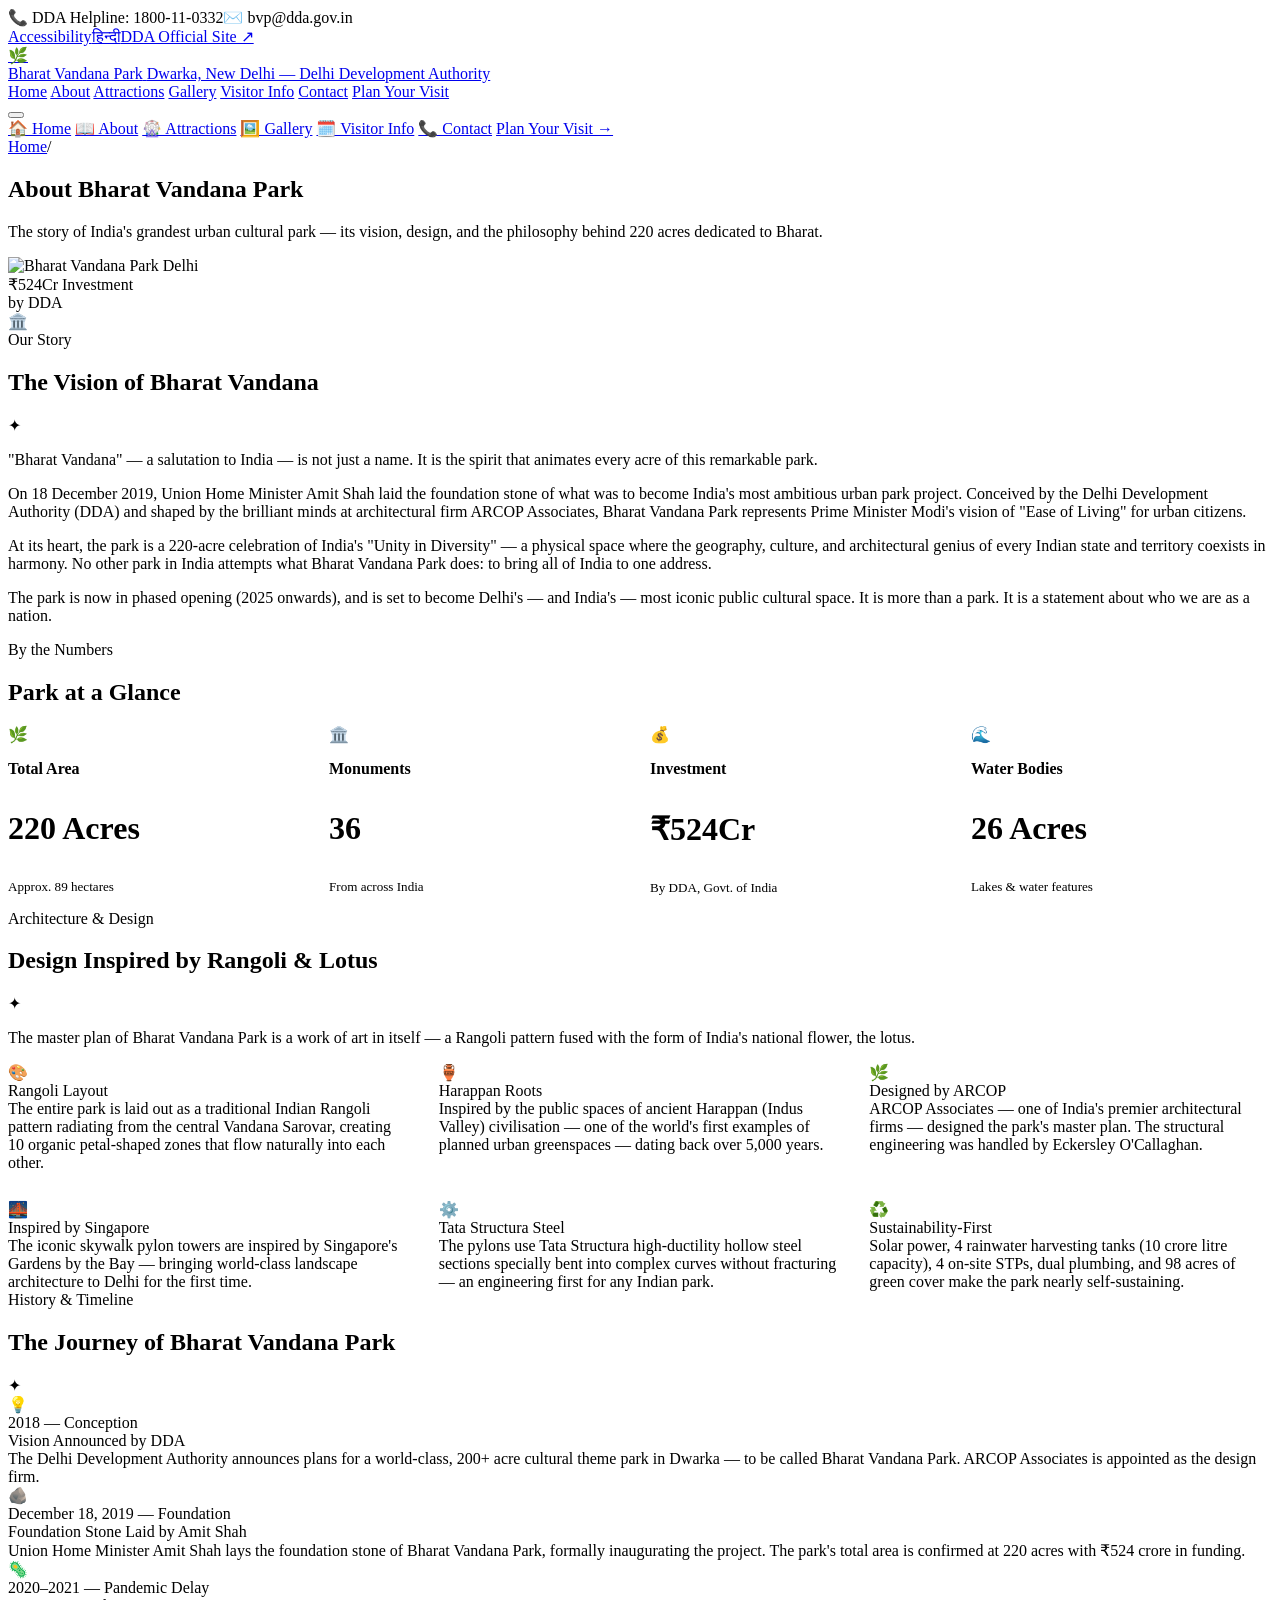
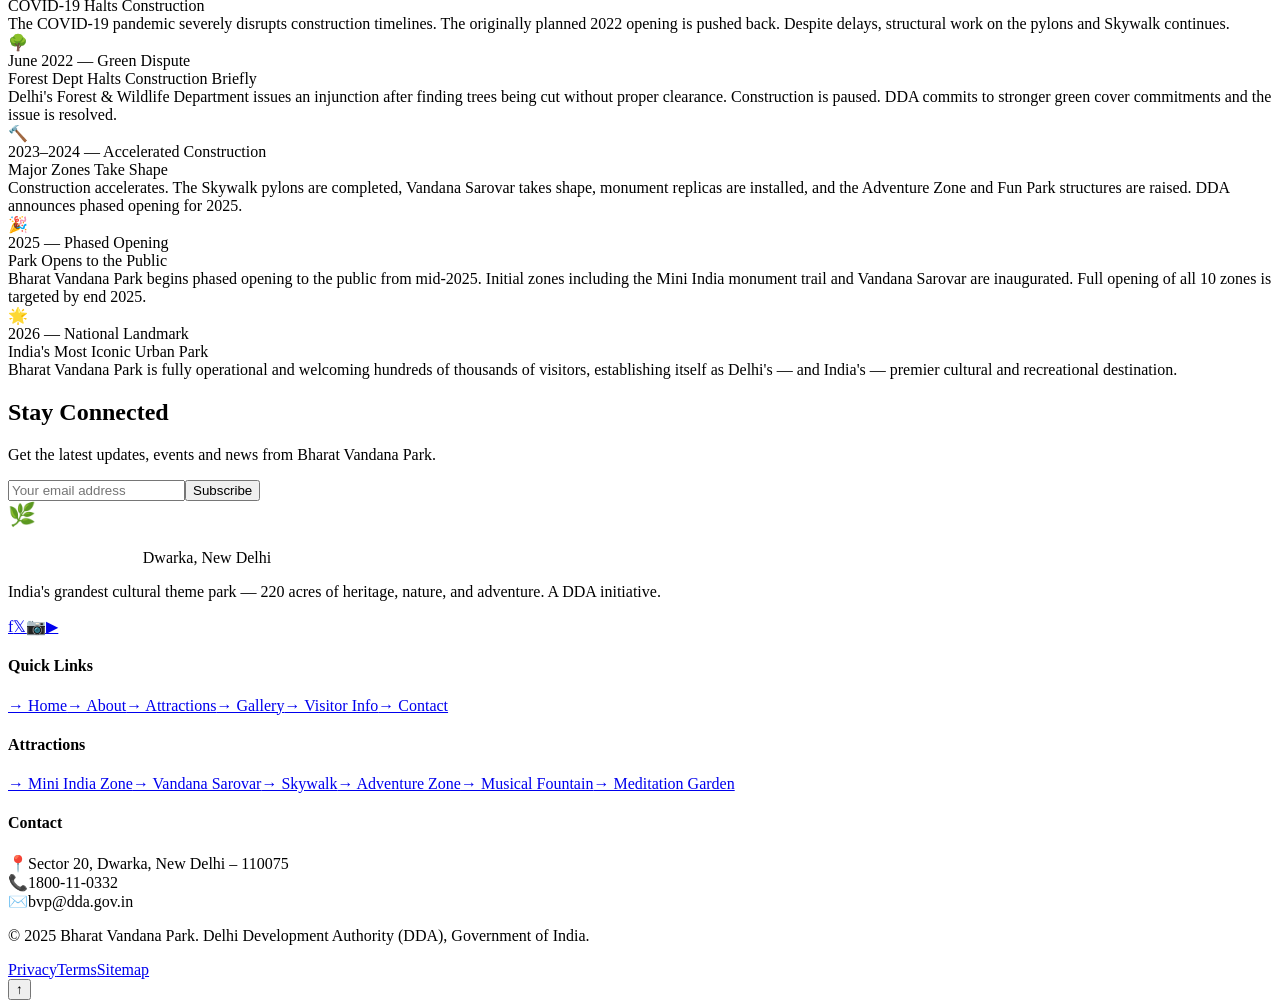
==== about.html @ e61fdd8d "Add files via upload" ====
<!DOCTYPE html>
<html lang="en">
<head>
  <meta charset="UTF-8" />
  <meta name="viewport" content="width=device-width, initial-scale=1.0" />
  <title>About — Bharat Vandana Park, Dwarka Delhi</title>
  <meta name="description" content="Learn the story of Bharat Vandana Park — India's largest cultural theme park in Dwarka, Delhi. History, design philosophy, sustainability, and the DDA vision." />
  <link rel="stylesheet" href="css/style.css" />
  <link rel="icon" href="data:image/svg+xml,<svg xmlns='http://www.w3.org/2000/svg' viewBox='0 0 100 100'><text y='.9em' font-size='90'>🌿</text></svg>" />
</head>
<body>

  <div class="top-strip">
    <div class="container">
      <div class="strip-left"><span>📞 DDA Helpline: 1800-11-0332</span><span>✉️ bvp@dda.gov.in</span></div>
      <div class="strip-right"><a href="#">Accessibility</a><a href="#">हिन्दी</a><a href="https://dda.gov.in" target="_blank" rel="noopener">DDA Official Site ↗</a></div>
    </div>
  </div>

  <header>
    <div class="container header-inner">
      <a href="index.html" class="logo-wrap">
        <div class="logo-emblem">🌿</div>
        <div class="logo-text">
          <span class="logo-title">Bharat Vandana Park</span>
          <span class="logo-sub">Dwarka, New Delhi — Delhi Development Authority</span>
        </div>
      </a>
      <nav>
        <a href="index.html"         class="nav-link">Home</a>
        <a href="about.html"         class="nav-link active">About</a>
        <a href="attractions.html"   class="nav-link">Attractions</a>
        <a href="gallery.html"       class="nav-link">Gallery</a>
        <a href="visiting-info.html" class="nav-link">Visitor Info</a>
        <a href="contact.html"       class="nav-link">Contact</a>
        <a href="visiting-info.html#tickets" class="nav-link nav-cta">Plan Your Visit</a>
      </nav>
      <button class="hamburger" aria-label="Menu"><span></span><span></span><span></span></button>
    </div>
  </header>
  <div class="mobile-nav">
    <a href="index.html"         class="nav-link">🏠 Home</a>
    <a href="about.html"         class="nav-link active">📖 About</a>
    <a href="attractions.html"   class="nav-link">🎡 Attractions</a>
    <a href="gallery.html"       class="nav-link">🖼️ Gallery</a>
    <a href="visiting-info.html" class="nav-link">🗓️ Visitor Info</a>
    <a href="contact.html"       class="nav-link">📞 Contact</a>
    <a href="visiting-info.html#tickets" class="nav-link nav-cta">Plan Your Visit →</a>
  </div>

  <!-- Page Hero -->
  <section class="page-hero">
    <div class="container page-hero-content">
      <div class="breadcrumb">
        <a href="index.html">Home</a><span>/</span><span style="color:rgba(255,255,255,0.85);">About</span>
      </div>
      <h1 class="page-hero-title">About Bharat Vandana Park</h1>
      <p class="page-hero-sub">The story of India's grandest urban cultural park — its vision, design, and the philosophy behind 220 acres dedicated to Bharat.</p>
    </div>
  </section>

  <!-- About Section -->
  <section class="about-intro section">
    <div class="container">
      <div class="about-grid">
        <div class="about-image-wrap reveal">
          <img src="https://images.unsplash.com/photo-1587474260584-136574528ed5?w=800&q=80" alt="Bharat Vandana Park Delhi" class="about-img-main" />
          <div class="about-img-badge">
            <span class="badge-number">₹524Cr</span>
            <span class="badge-text">Investment<br>by DDA</span>
          </div>
          <div class="about-leaf">🏛️</div>
        </div>
        <div class="about-content reveal reveal-delay-2">
          <div class="section-tag">Our Story</div>
          <h2 class="section-title">The Vision of <span class="title-accent">Bharat Vandana</span></h2>
          <div class="divider"><span class="divider-icon">✦</span></div>
          <p class="about-intro-text">"Bharat Vandana" — a salutation to India — is not just a name. It is the spirit that animates every acre of this remarkable park.</p>
          <p class="about-para">On 18 December 2019, Union Home Minister Amit Shah laid the foundation stone of what was to become India's most ambitious urban park project. Conceived by the Delhi Development Authority (DDA) and shaped by the brilliant minds at architectural firm ARCOP Associates, Bharat Vandana Park represents Prime Minister Modi's vision of "Ease of Living" for urban citizens.</p>
          <p class="about-para">At its heart, the park is a 220-acre celebration of India's "Unity in Diversity" — a physical space where the geography, culture, and architectural genius of every Indian state and territory coexists in harmony. No other park in India attempts what Bharat Vandana Park does: to bring all of India to one address.</p>
          <p class="about-para">The park is now in phased opening (2025 onwards), and is set to become Delhi's — and India's — most iconic public cultural space. It is more than a park. It is a statement about who we are as a nation.</p>
        </div>
      </div>
    </div>
  </section>

  <!-- Key Facts Grid -->
  <section class="section-sm" style="background:var(--cream);">
    <div class="container">
      <div class="section-header reveal">
        <div class="section-tag">By the Numbers</div>
        <h2 class="section-title">Park at a <span class="title-accent">Glance</span></h2>
      </div>
      <div style="display:grid;grid-template-columns:repeat(4,1fr);gap:20px;" class="reveal-stagger">
        <div class="visit-card"><div class="visit-card-icon icon-green">🌿</div><h3 class="visit-card-title" style="font-size:1rem;">Total Area</h3><p style="font-family:'Playfair Display',serif;font-size:2rem;font-weight:700;color:var(--saffron);">220 Acres</p><p style="font-size:0.82rem;color:var(--text-light);">Approx. 89 hectares</p></div>
        <div class="visit-card"><div class="visit-card-icon icon-saffron">🏛️</div><h3 class="visit-card-title" style="font-size:1rem;">Monuments</h3><p style="font-family:'Playfair Display',serif;font-size:2rem;font-weight:700;color:var(--saffron);">36</p><p style="font-size:0.82rem;color:var(--text-light);">From across India</p></div>
        <div class="visit-card"><div class="visit-card-icon icon-gold">💰</div><h3 class="visit-card-title" style="font-size:1rem;">Investment</h3><p style="font-family:'Playfair Display',serif;font-size:2rem;font-weight:700;color:var(--saffron);">₹524Cr</p><p style="font-size:0.82rem;color:var(--text-light);">By DDA, Govt. of India</p></div>
        <div class="visit-card"><div class="visit-card-icon icon-green">🌊</div><h3 class="visit-card-title" style="font-size:1rem;">Water Bodies</h3><p style="font-family:'Playfair Display',serif;font-size:2rem;font-weight:700;color:var(--saffron);">26 Acres</p><p style="font-size:0.82rem;color:var(--text-light);">Lakes & water features</p></div>
      </div>
    </div>
  </section>

  <!-- Design Section -->
  <section class="section" style="background:white;">
    <div class="container">
      <div class="section-header reveal">
        <div class="section-tag">Architecture & Design</div>
        <h2 class="section-title">Design Inspired by <span class="title-accent">Rangoli & Lotus</span></h2>
        <div class="divider"><span class="divider-icon">✦</span></div>
        <p class="section-subtitle">The master plan of Bharat Vandana Park is a work of art in itself — a Rangoli pattern fused with the form of India's national flower, the lotus.</p>
      </div>
      <div style="display:grid;grid-template-columns:repeat(3,1fr);gap:28px;" class="reveal-stagger">
        <div class="tip-card" style="border-left-color:var(--saffron);">
          <div class="tip-icon">🎨</div>
          <div class="tip-title">Rangoli Layout</div>
          <div class="tip-text">The entire park is laid out as a traditional Indian Rangoli pattern radiating from the central Vandana Sarovar, creating 10 organic petal-shaped zones that flow naturally into each other.</div>
        </div>
        <div class="tip-card" style="border-left-color:var(--blue);">
          <div class="tip-icon">🏺</div>
          <div class="tip-title">Harappan Roots</div>
          <div class="tip-text">Inspired by the public spaces of ancient Harappan (Indus Valley) civilisation — one of the world's first examples of planned urban greenspaces — dating back over 5,000 years.</div>
        </div>
        <div class="tip-card" style="border-left-color:var(--gold);">
          <div class="tip-icon">🌿</div>
          <div class="tip-title">Designed by ARCOP</div>
          <div class="tip-text">ARCOP Associates — one of India's premier architectural firms — designed the park's master plan. The structural engineering was handled by Eckersley O'Callaghan.</div>
        </div>
        <div class="tip-card" style="border-left-color:var(--green-med);">
          <div class="tip-icon">🌉</div>
          <div class="tip-title">Inspired by Singapore</div>
          <div class="tip-text">The iconic skywalk pylon towers are inspired by Singapore's Gardens by the Bay — bringing world-class landscape architecture to Delhi for the first time.</div>
        </div>
        <div class="tip-card" style="border-left-color:var(--saffron);">
          <div class="tip-icon">⚙️</div>
          <div class="tip-title">Tata Structura Steel</div>
          <div class="tip-text">The pylons use Tata Structura high-ductility hollow steel sections specially bent into complex curves without fracturing — an engineering first for any Indian park.</div>
        </div>
        <div class="tip-card" style="border-left-color:var(--blue);">
          <div class="tip-icon">♻️</div>
          <div class="tip-title">Sustainability-First</div>
          <div class="tip-text">Solar power, 4 rainwater harvesting tanks (10 crore litre capacity), 4 on-site STPs, dual plumbing, and 98 acres of green cover make the park nearly self-sustaining.</div>
        </div>
      </div>
    </div>
  </section>

  <!-- Timeline -->
  <section class="timeline">
    <div class="container">
      <div class="section-header reveal">
        <div class="section-tag">History & Timeline</div>
        <h2 class="section-title">The Journey of <span class="title-accent">Bharat Vandana Park</span></h2>
        <div class="divider"><span class="divider-icon">✦</span></div>
      </div>
      <div class="timeline-list reveal">
        <div class="timeline-item">
          <div class="timeline-dot">💡</div>
          <div class="timeline-content">
            <div class="timeline-year">2018 — Conception</div>
            <div class="timeline-title">Vision Announced by DDA</div>
            <div class="timeline-text">The Delhi Development Authority announces plans for a world-class, 200+ acre cultural theme park in Dwarka — to be called Bharat Vandana Park. ARCOP Associates is appointed as the design firm.</div>
          </div>
        </div>
        <div class="timeline-item">
          <div class="timeline-dot">🪨</div>
          <div class="timeline-content">
            <div class="timeline-year">December 18, 2019 — Foundation</div>
            <div class="timeline-title">Foundation Stone Laid by Amit Shah</div>
            <div class="timeline-text">Union Home Minister Amit Shah lays the foundation stone of Bharat Vandana Park, formally inaugurating the project. The park's total area is confirmed at 220 acres with ₹524 crore in funding.</div>
          </div>
        </div>
        <div class="timeline-item">
          <div class="timeline-dot">🦠</div>
          <div class="timeline-content">
            <div class="timeline-year">2020–2021 — Pandemic Delay</div>
            <div class="timeline-title">COVID-19 Halts Construction</div>
            <div class="timeline-text">The COVID-19 pandemic severely disrupts construction timelines. The originally planned 2022 opening is pushed back. Despite delays, structural work on the pylons and Skywalk continues.</div>
          </div>
        </div>
        <div class="timeline-item">
          <div class="timeline-dot">🌳</div>
          <div class="timeline-content">
            <div class="timeline-year">June 2022 — Green Dispute</div>
            <div class="timeline-title">Forest Dept Halts Construction Briefly</div>
            <div class="timeline-text">Delhi's Forest & Wildlife Department issues an injunction after finding trees being cut without proper clearance. Construction is paused. DDA commits to stronger green cover commitments and the issue is resolved.</div>
          </div>
        </div>
        <div class="timeline-item">
          <div class="timeline-dot">🔨</div>
          <div class="timeline-content">
            <div class="timeline-year">2023–2024 — Accelerated Construction</div>
            <div class="timeline-title">Major Zones Take Shape</div>
            <div class="timeline-text">Construction accelerates. The Skywalk pylons are completed, Vandana Sarovar takes shape, monument replicas are installed, and the Adventure Zone and Fun Park structures are raised. DDA announces phased opening for 2025.</div>
          </div>
        </div>
        <div class="timeline-item">
          <div class="timeline-dot">🎉</div>
          <div class="timeline-content">
            <div class="timeline-year">2025 — Phased Opening</div>
            <div class="timeline-title">Park Opens to the Public</div>
            <div class="timeline-text">Bharat Vandana Park begins phased opening to the public from mid-2025. Initial zones including the Mini India monument trail and Vandana Sarovar are inaugurated. Full opening of all 10 zones is targeted by end 2025.</div>
          </div>
        </div>
        <div class="timeline-item">
          <div class="timeline-dot">🌟</div>
          <div class="timeline-content">
            <div class="timeline-year">2026 — National Landmark</div>
            <div class="timeline-title">India's Most Iconic Urban Park</div>
            <div class="timeline-text">Bharat Vandana Park is fully operational and welcoming hundreds of thousands of visitors, establishing itself as Delhi's — and India's — premier cultural and recreational destination.</div>
          </div>
        </div>
      </div>
    </div>
  </section>

  <!-- Newsletter -->
  <section class="newsletter-band"><div class="container"><div class="newsletter-inner reveal"><h2 class="newsletter-title">Stay Connected</h2><p class="newsletter-sub">Get the latest updates, events and news from Bharat Vandana Park.</p><form class="newsletter-form" onsubmit="return false;"><input type="email" class="newsletter-input" placeholder="Your email address" required /><button type="submit" class="newsletter-btn">Subscribe</button></form></div></div></section>

  <footer>
    <div class="footer-main"><div class="container"><div class="footer-grid">
      <div class="footer-brand">
        <div class="footer-logo"><div class="logo-emblem" style="width:48px;height:48px;font-size:1.4rem;">🌿</div><div class="logo-text"><span class="logo-title" style="color:white;">Bharat Vandana Park</span><span class="logo-sub">Dwarka, New Delhi</span></div></div>
        <p class="footer-about">India's grandest cultural theme park — 220 acres of heritage, nature, and adventure. A DDA initiative.</p>
        <div class="footer-social"><a href="#" class="social-btn">f</a><a href="#" class="social-btn">𝕏</a><a href="#" class="social-btn">📷</a><a href="#" class="social-btn">▶</a></div>
      </div>
      <div><h4 class="footer-col-title">Quick Links</h4><div class="footer-links"><a href="index.html" class="footer-link">→ Home</a><a href="about.html" class="footer-link">→ About</a><a href="attractions.html" class="footer-link">→ Attractions</a><a href="gallery.html" class="footer-link">→ Gallery</a><a href="visiting-info.html" class="footer-link">→ Visitor Info</a><a href="contact.html" class="footer-link">→ Contact</a></div></div>
      <div><h4 class="footer-col-title">Attractions</h4><div class="footer-links"><a href="attractions.html#mini-india" class="footer-link">→ Mini India Zone</a><a href="attractions.html#sarovar" class="footer-link">→ Vandana Sarovar</a><a href="attractions.html#skywalk" class="footer-link">→ Skywalk</a><a href="attractions.html#adventure" class="footer-link">→ Adventure Zone</a><a href="attractions.html#fountain" class="footer-link">→ Musical Fountain</a><a href="attractions.html#meditation" class="footer-link">→ Meditation Garden</a></div></div>
      <div><h4 class="footer-col-title">Contact</h4><div class="footer-contact-list"><div class="footer-contact-item"><span>📍</span><span>Sector 20, Dwarka, New Delhi – 110075</span></div><div class="footer-contact-item"><span>📞</span><span>1800-11-0332</span></div><div class="footer-contact-item"><span>✉️</span><span>bvp@dda.gov.in</span></div></div></div>
    </div></div></div>
    <div class="footer-bottom"><div class="container"><p class="footer-copy">© 2025 Bharat Vandana Park. Delhi Development Authority (DDA), Government of India.</p><div class="footer-bottom-links"><a href="#">Privacy</a><a href="#">Terms</a><a href="#">Sitemap</a></div></div></div>
  </footer>
  <button class="back-to-top" aria-label="Back to top">↑</button>
  <script src="js/script.js"></script>
</body>
</html>
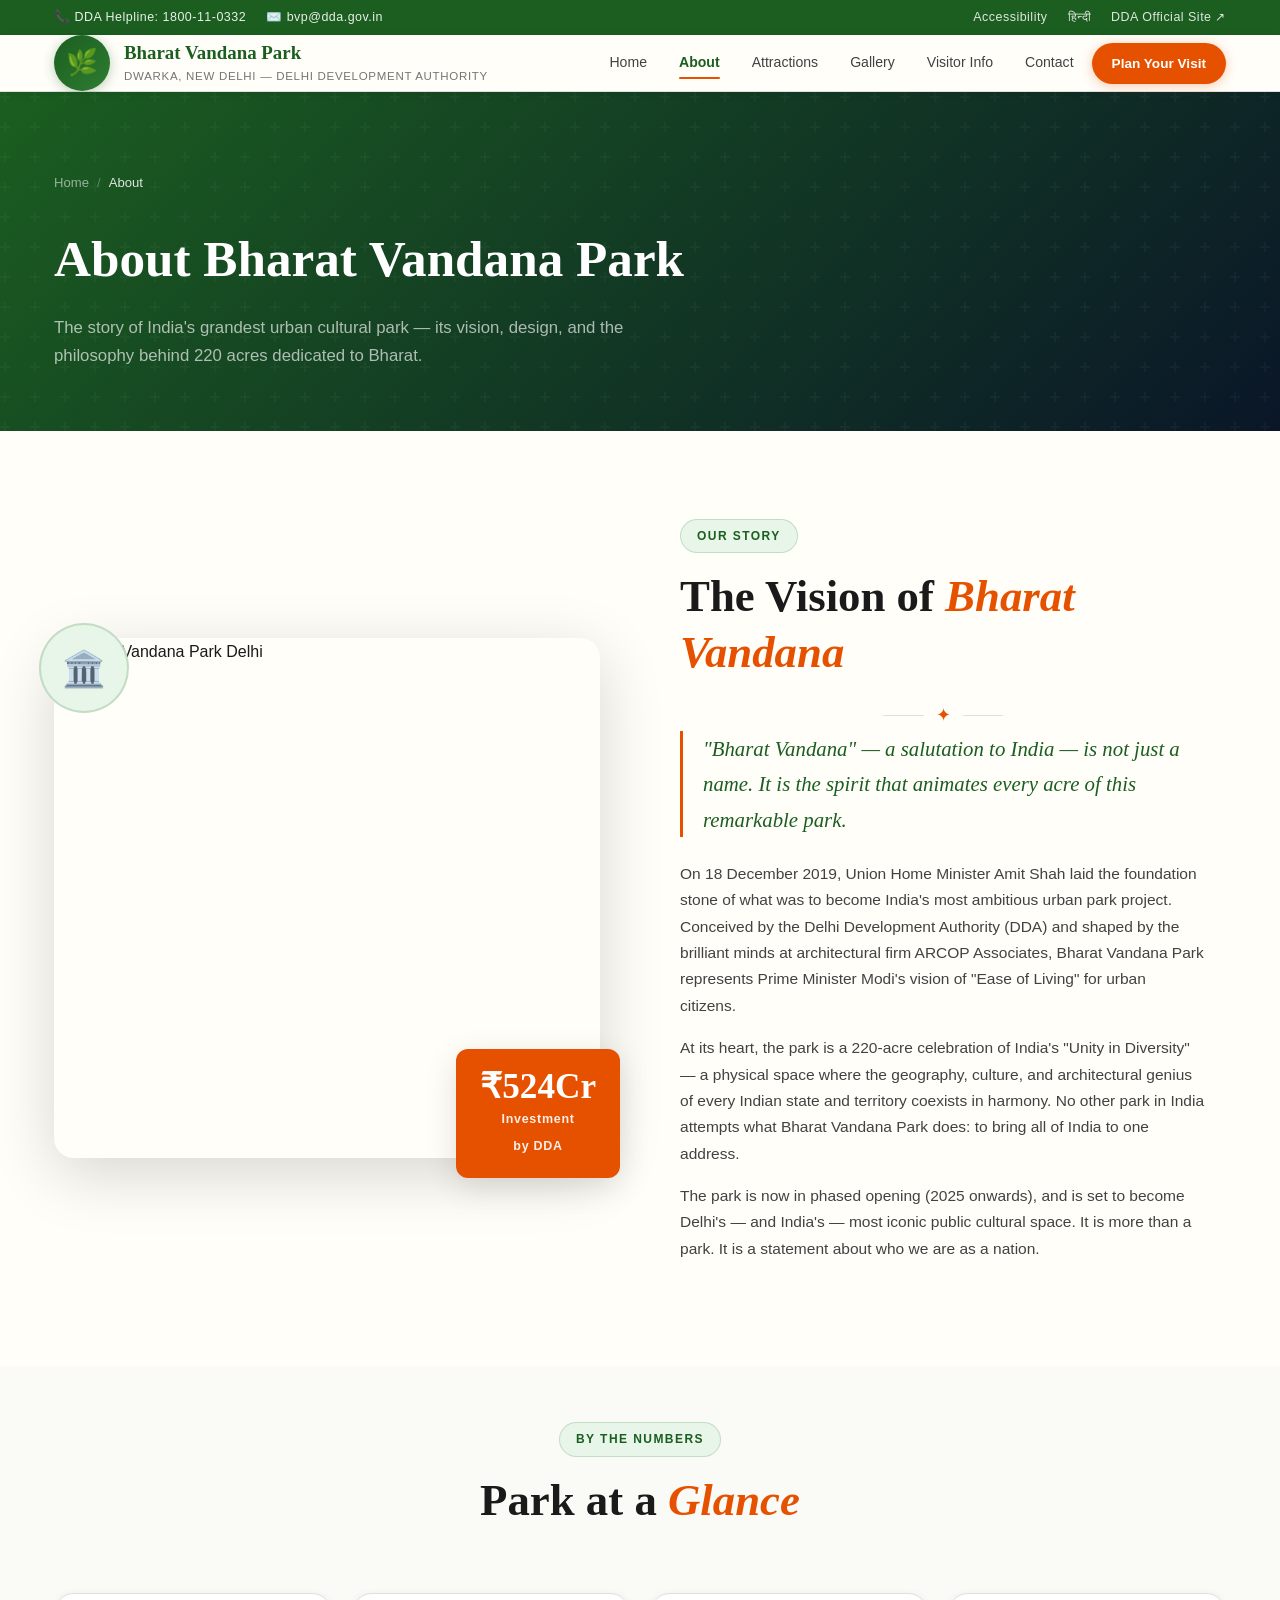
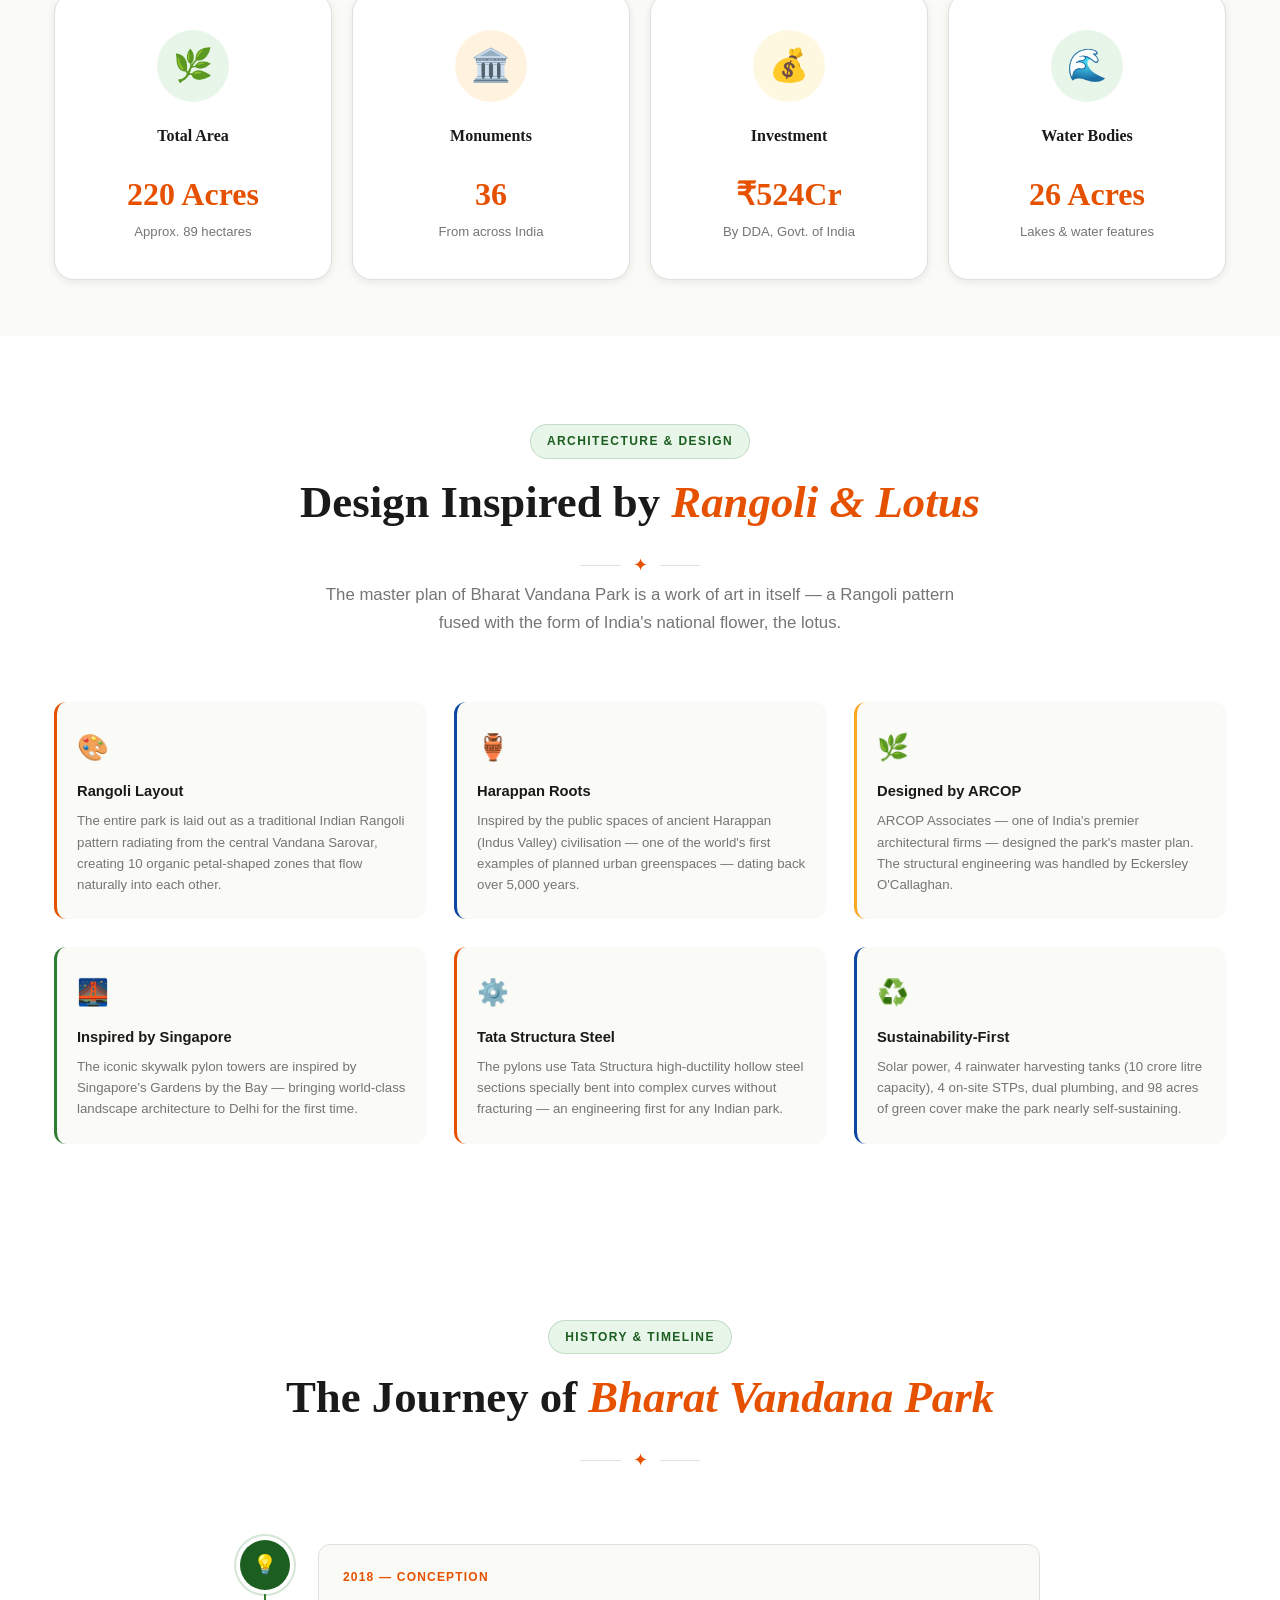
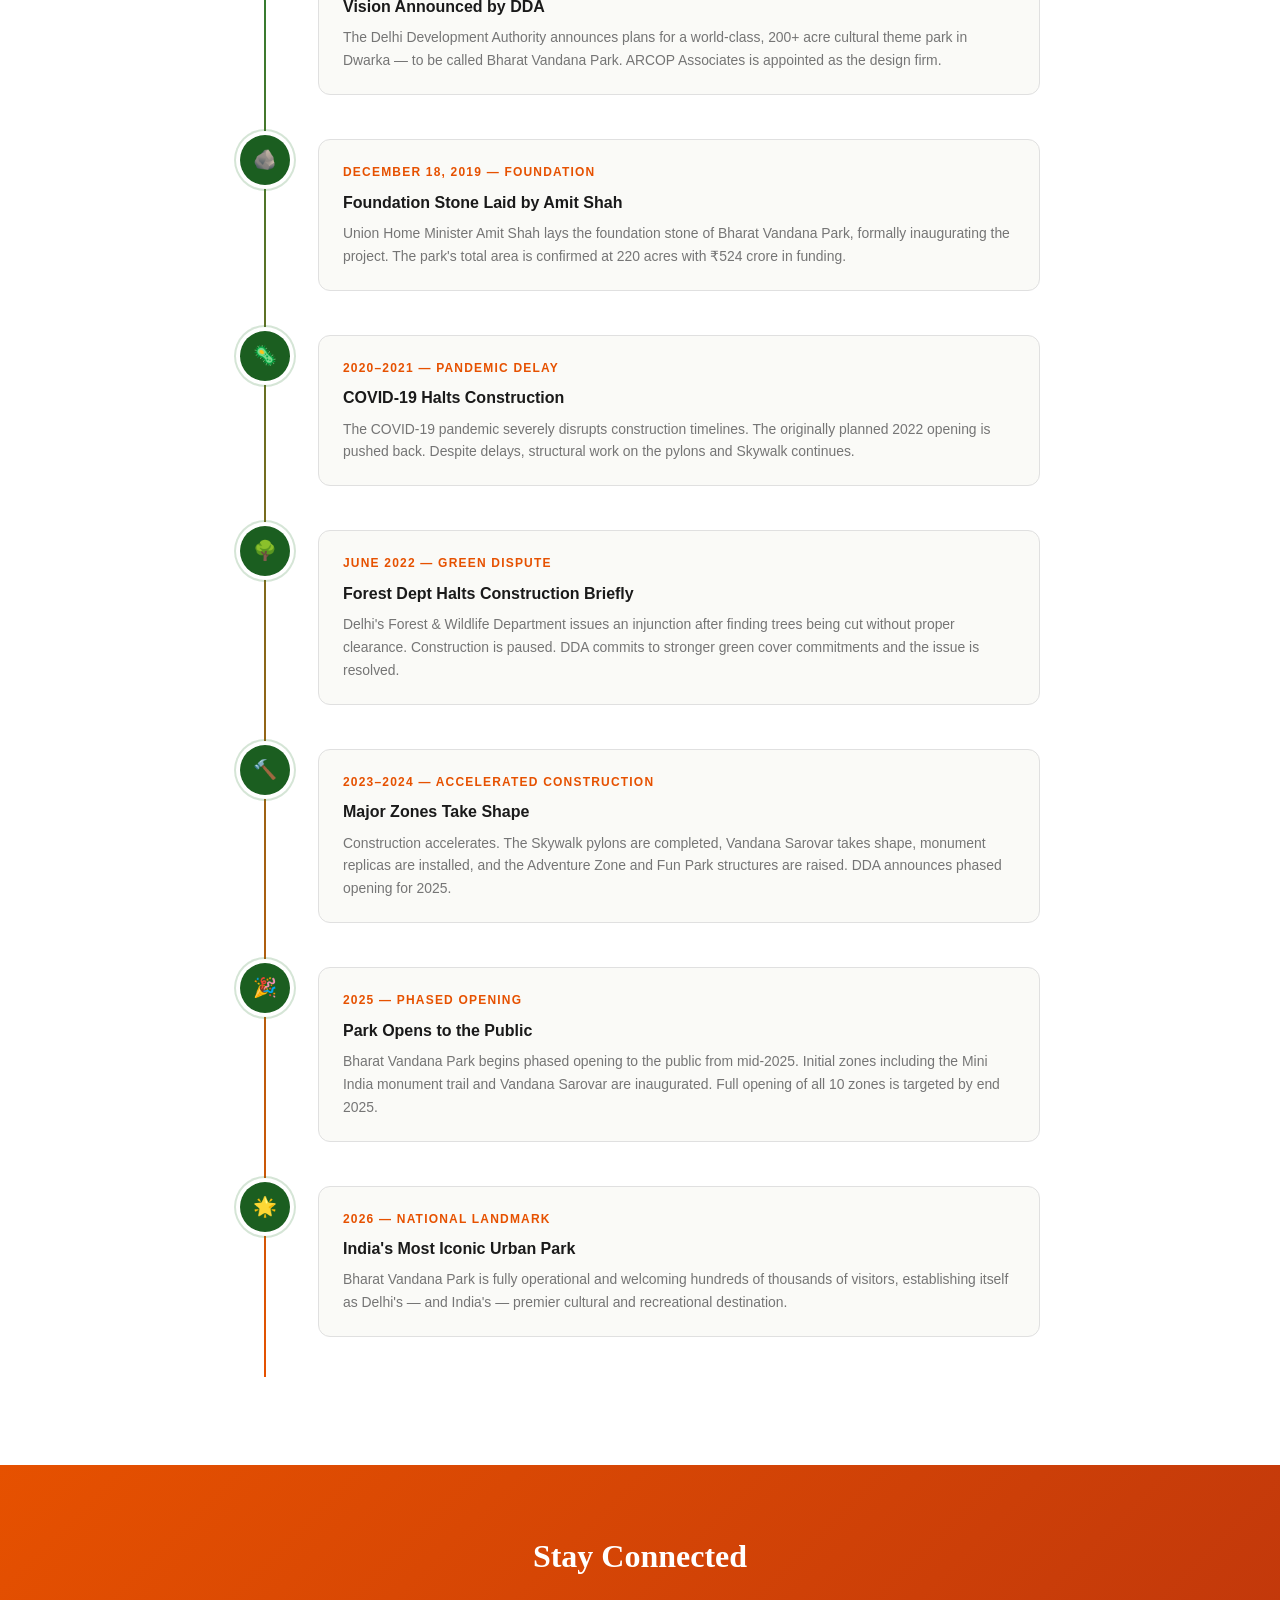
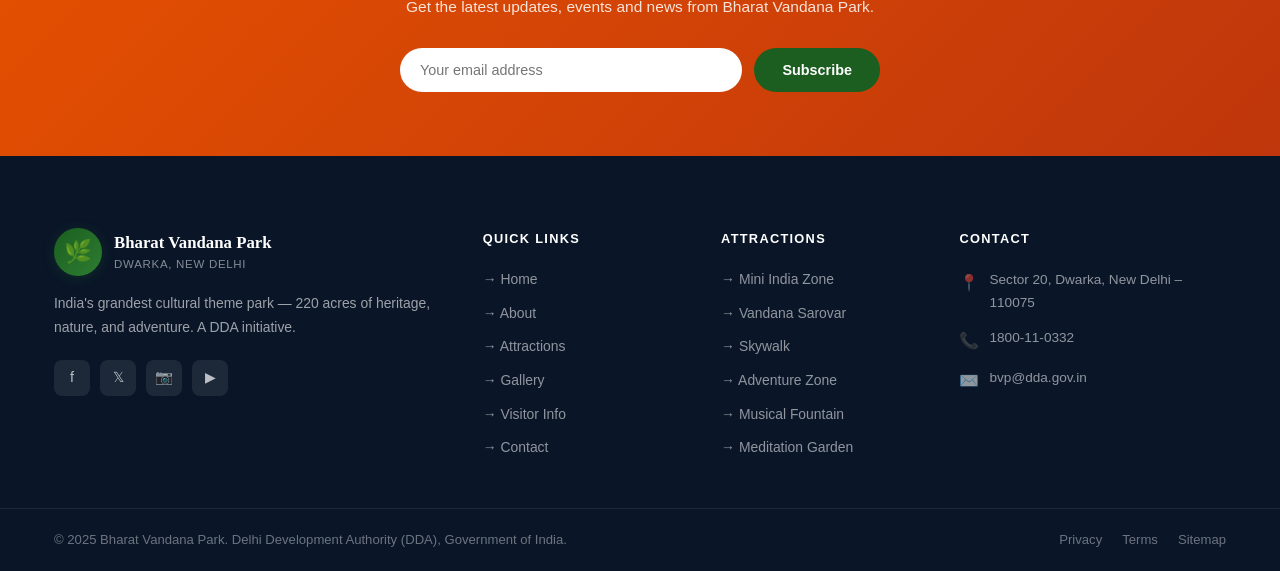
==== commit 9ebdbd04: "Update about.html" ====
--- a/about.html
+++ b/about.html
@@ -5,7 +5,7 @@
   <meta name="viewport" content="width=device-width, initial-scale=1.0" />
   <title>About — Bharat Vandana Park, Dwarka Delhi</title>
   <meta name="description" content="Learn the story of Bharat Vandana Park — India's largest cultural theme park in Dwarka, Delhi. History, design philosophy, sustainability, and the DDA vision." />
-  <link rel="stylesheet" href="css/style.css" />
+  <link rel="stylesheet" href="style.css" />
   <link rel="icon" href="data:image/svg+xml,<svg xmlns='http://www.w3.org/2000/svg' viewBox='0 0 100 100'><text y='.9em' font-size='90'>🌿</text></svg>" />
 </head>
 <body>
@@ -230,6 +230,6 @@
     <div class="footer-bottom"><div class="container"><p class="footer-copy">© 2025 Bharat Vandana Park. Delhi Development Authority (DDA), Government of India.</p><div class="footer-bottom-links"><a href="#">Privacy</a><a href="#">Terms</a><a href="#">Sitemap</a></div></div></div>
   </footer>
   <button class="back-to-top" aria-label="Back to top">↑</button>
-  <script src="js/script.js"></script>
+  <script src="script.js"></script>
 </body>
 </html>
--- a/style.css
+++ b/style.css
@@ -0,0 +1,1322 @@
+/* ═══════════════════════════════════════════════════════════════
+   BHARAT VANDANA PARK — Official Tourism Website
+   Design: Heritage India — Saffron & Forest Green Palette
+   Fonts: Playfair Display (headings) + DM Sans (body)
+   ═══════════════════════════════════════════════════════════════ */
+
+@import url('https://fonts.googleapis.com/css2?family=Playfair+Display:ital,wght@0,400;0,600;0,700;0,900;1,400;1,700&family=DM+Sans:wght@300;400;500;600&family=Cormorant+Garamond:ital,wght@0,400;0,600;1,400&display=swap');
+
+/* ── CSS Variables ── */
+:root {
+  --saffron:       #E65100;
+  --saffron-light: #FF6D00;
+  --saffron-pale:  #FFF3E0;
+  --green-dark:    #1B5E20;
+  --green-med:     #2E7D32;
+  --green-light:   #4CAF50;
+  --green-pale:    #E8F5E9;
+  --gold:          #F9A825;
+  --gold-light:    #FFF8E1;
+  --blue:          #0D47A1;
+  --navy:          #0A1628;
+  --cream:         #FAFAF7;
+  --warm-white:    #FFFEF9;
+  --text-dark:     #1A1A1A;
+  --text-mid:      #424242;
+  --text-light:    #757575;
+  --border:        #E0E0E0;
+  --shadow-sm:     0 2px 8px rgba(0,0,0,0.08);
+  --shadow-md:     0 8px 32px rgba(0,0,0,0.12);
+  --shadow-lg:     0 16px 64px rgba(0,0,0,0.16);
+  --radius-sm:     6px;
+  --radius-md:     12px;
+  --radius-lg:     20px;
+  --transition:    all 0.35s cubic-bezier(0.4, 0, 0.2, 1);
+}
+
+/* ── Reset & Base ── */
+*, *::before, *::after { box-sizing: border-box; margin: 0; padding: 0; }
+html { scroll-behavior: smooth; font-size: 16px; }
+body {
+  font-family: 'DM Sans', sans-serif;
+  color: var(--text-dark);
+  background: var(--warm-white);
+  line-height: 1.7;
+  overflow-x: hidden;
+}
+img { max-width: 100%; height: auto; display: block; }
+a { text-decoration: none; color: inherit; }
+ul { list-style: none; }
+
+/* ── Scrollbar ── */
+::-webkit-scrollbar { width: 6px; }
+::-webkit-scrollbar-track { background: var(--cream); }
+::-webkit-scrollbar-thumb { background: var(--green-med); border-radius: 3px; }
+
+/* ══════════════════════════════════════════
+   TOP STRIP & HEADER
+══════════════════════════════════════════ */
+.top-strip {
+  background: var(--green-dark);
+  color: rgba(255,255,255,0.9);
+  font-size: 0.78rem;
+  font-weight: 500;
+  letter-spacing: 0.04em;
+  padding: 7px 0;
+}
+.top-strip .container {
+  display: flex;
+  justify-content: space-between;
+  align-items: center;
+  flex-wrap: wrap;
+  gap: 8px;
+}
+.top-strip a { color: rgba(255,255,255,0.85); transition: var(--transition); }
+.top-strip a:hover { color: var(--gold); }
+.top-strip .strip-left, .top-strip .strip-right { display: flex; gap: 20px; align-items: center; }
+.top-strip span { display: flex; align-items: center; gap: 6px; }
+
+/* ── Header ── */
+header {
+  background: var(--warm-white);
+  border-bottom: 1px solid var(--border);
+  position: sticky;
+  top: 0;
+  z-index: 1000;
+  box-shadow: var(--shadow-sm);
+  transition: var(--transition);
+}
+header.scrolled { box-shadow: var(--shadow-md); }
+
+.header-inner {
+  display: flex;
+  align-items: center;
+  justify-content: space-between;
+  padding: 14px 0;
+  gap: 20px;
+}
+.logo-wrap { display: flex; align-items: center; gap: 14px; text-decoration: none; }
+.logo-emblem {
+  width: 56px; height: 56px;
+  background: linear-gradient(135deg, var(--green-dark) 0%, var(--green-med) 100%);
+  border-radius: 50%;
+  display: flex; align-items: center; justify-content: center;
+  font-size: 1.6rem;
+  flex-shrink: 0;
+  box-shadow: 0 2px 12px rgba(27,94,32,0.3);
+}
+.logo-text { line-height: 1.2; }
+.logo-text .logo-title {
+  font-family: 'Playfair Display', serif;
+  font-size: 1.18rem;
+  font-weight: 700;
+  color: var(--green-dark);
+  display: block;
+}
+.logo-text .logo-sub {
+  font-size: 0.72rem;
+  color: var(--text-light);
+  font-weight: 500;
+  letter-spacing: 0.06em;
+  text-transform: uppercase;
+}
+
+/* ── Nav ── */
+nav { display: flex; align-items: center; gap: 4px; }
+.nav-link {
+  padding: 8px 14px;
+  border-radius: var(--radius-sm);
+  font-size: 0.88rem;
+  font-weight: 500;
+  color: var(--text-mid);
+  transition: var(--transition);
+  position: relative;
+  white-space: nowrap;
+}
+.nav-link::after {
+  content: '';
+  position: absolute;
+  bottom: 4px; left: 14px; right: 14px;
+  height: 2px;
+  background: var(--saffron);
+  border-radius: 2px;
+  transform: scaleX(0);
+  transition: transform 0.25s ease;
+}
+.nav-link:hover { color: var(--green-dark); background: var(--green-pale); }
+.nav-link:hover::after, .nav-link.active::after { transform: scaleX(1); }
+.nav-link.active { color: var(--green-dark); font-weight: 600; }
+
+.nav-cta {
+  background: var(--saffron);
+  color: white !important;
+  padding: 9px 20px;
+  border-radius: 50px;
+  font-weight: 600;
+  font-size: 0.85rem;
+  transition: var(--transition);
+  box-shadow: 0 2px 12px rgba(230,81,0,0.3);
+}
+.nav-cta:hover { background: var(--saffron-light); transform: translateY(-1px); box-shadow: 0 4px 20px rgba(230,81,0,0.4); }
+.nav-cta::after { display: none; }
+
+/* ── Hamburger ── */
+.hamburger {
+  display: none;
+  flex-direction: column;
+  gap: 5px;
+  cursor: pointer;
+  padding: 8px;
+  border-radius: var(--radius-sm);
+  background: none; border: none;
+}
+.hamburger span {
+  display: block;
+  width: 24px; height: 2px;
+  background: var(--green-dark);
+  border-radius: 2px;
+  transition: var(--transition);
+}
+.hamburger.open span:nth-child(1) { transform: translateY(7px) rotate(45deg); }
+.hamburger.open span:nth-child(2) { opacity: 0; }
+.hamburger.open span:nth-child(3) { transform: translateY(-7px) rotate(-45deg); }
+
+/* ── Mobile Nav ── */
+.mobile-nav {
+  display: none;
+  position: fixed;
+  top: 0; left: 0; right: 0; bottom: 0;
+  background: var(--warm-white);
+  z-index: 999;
+  flex-direction: column;
+  padding: 100px 32px 40px;
+  overflow-y: auto;
+}
+.mobile-nav.open { display: flex; }
+.mobile-nav .nav-link {
+  font-size: 1.3rem;
+  padding: 16px 0;
+  border-bottom: 1px solid var(--border);
+  border-radius: 0;
+}
+.mobile-nav .nav-cta {
+  margin-top: 24px;
+  text-align: center;
+  display: block;
+  font-size: 1rem;
+  padding: 16px;
+}
+
+/* ══════════════════════════════════════════
+   LAYOUT UTILITIES
+══════════════════════════════════════════ */
+.container { max-width: 1220px; margin: 0 auto; padding: 0 24px; }
+.section { padding: 88px 0; }
+.section-sm { padding: 56px 0; }
+.section-lg { padding: 112px 0; }
+
+.section-header { text-align: center; margin-bottom: 64px; }
+.section-tag {
+  display: inline-block;
+  background: var(--green-pale);
+  color: var(--green-dark);
+  font-size: 0.75rem;
+  font-weight: 600;
+  letter-spacing: 0.12em;
+  text-transform: uppercase;
+  padding: 6px 16px;
+  border-radius: 50px;
+  margin-bottom: 16px;
+  border: 1px solid rgba(46,125,50,0.2);
+}
+.section-title {
+  font-family: 'Playfair Display', serif;
+  font-size: clamp(2rem, 4vw, 2.8rem);
+  font-weight: 700;
+  color: var(--text-dark);
+  line-height: 1.25;
+  margin-bottom: 16px;
+}
+.section-subtitle {
+  font-size: 1.05rem;
+  color: var(--text-light);
+  max-width: 640px;
+  margin: 0 auto;
+  line-height: 1.7;
+}
+.title-accent {
+  color: var(--saffron);
+  font-style: italic;
+}
+
+/* ── Divider ── */
+.divider {
+  display: flex; align-items: center; gap: 12px;
+  justify-content: center;
+  margin: 20px auto 0;
+  width: 120px;
+}
+.divider::before, .divider::after {
+  content: ''; flex: 1; height: 1px; background: var(--border);
+}
+.divider-icon { color: var(--saffron); font-size: 1.1rem; }
+
+/* ══════════════════════════════════════════
+   HERO SECTION
+══════════════════════════════════════════ */
+.hero {
+  position: relative;
+  min-height: 92vh;
+  display: flex; align-items: center;
+  overflow: hidden;
+  background: var(--navy);
+}
+.hero-slides { position: absolute; inset: 0; }
+.hero-slide {
+  position: absolute; inset: 0;
+  background-size: cover;
+  background-position: center;
+  opacity: 0;
+  transition: opacity 1.2s ease;
+}
+.hero-slide.active { opacity: 1; }
+.hero-slide::after {
+  content: '';
+  position: absolute; inset: 0;
+  background: linear-gradient(
+    105deg,
+    rgba(10,22,40,0.82) 0%,
+    rgba(10,22,40,0.55) 50%,
+    rgba(10,22,40,0.2) 100%
+  );
+}
+.hero-content {
+  position: relative; z-index: 2;
+  max-width: 720px;
+  animation: heroFadeUp 1.2s ease both;
+}
+@keyframes heroFadeUp {
+  from { opacity: 0; transform: translateY(40px); }
+  to   { opacity: 1; transform: translateY(0); }
+}
+.hero-badge {
+  display: inline-flex;
+  align-items: center;
+  gap: 8px;
+  background: rgba(249,168,37,0.15);
+  border: 1px solid rgba(249,168,37,0.4);
+  color: var(--gold);
+  padding: 7px 18px;
+  border-radius: 50px;
+  font-size: 0.78rem;
+  font-weight: 600;
+  letter-spacing: 0.1em;
+  text-transform: uppercase;
+  margin-bottom: 24px;
+}
+.hero-title {
+  font-family: 'Playfair Display', serif;
+  font-size: clamp(2.6rem, 6vw, 4.4rem);
+  font-weight: 900;
+  color: white;
+  line-height: 1.1;
+  margin-bottom: 12px;
+}
+.hero-title em {
+  font-style: italic;
+  color: var(--gold);
+}
+.hero-tagline {
+  font-family: 'Cormorant Garamond', serif;
+  font-size: clamp(1.2rem, 2.5vw, 1.55rem);
+  font-style: italic;
+  color: rgba(255,255,255,0.8);
+  margin-bottom: 24px;
+}
+.hero-desc {
+  font-size: 1.02rem;
+  color: rgba(255,255,255,0.7);
+  max-width: 560px;
+  line-height: 1.8;
+  margin-bottom: 40px;
+}
+.hero-actions { display: flex; gap: 16px; flex-wrap: wrap; }
+.btn-primary {
+  background: var(--saffron);
+  color: white;
+  padding: 15px 32px;
+  border-radius: 50px;
+  font-weight: 600;
+  font-size: 0.95rem;
+  transition: var(--transition);
+  box-shadow: 0 4px 24px rgba(230,81,0,0.35);
+  border: none; cursor: pointer;
+  display: inline-flex; align-items: center; gap: 8px;
+}
+.btn-primary:hover { background: var(--saffron-light); transform: translateY(-2px); box-shadow: 0 8px 32px rgba(230,81,0,0.45); }
+.btn-secondary {
+  background: rgba(255,255,255,0.12);
+  color: white;
+  padding: 15px 32px;
+  border-radius: 50px;
+  font-weight: 600;
+  font-size: 0.95rem;
+  transition: var(--transition);
+  border: 1px solid rgba(255,255,255,0.3);
+  backdrop-filter: blur(8px);
+  display: inline-flex; align-items: center; gap: 8px;
+}
+.btn-secondary:hover { background: rgba(255,255,255,0.22); transform: translateY(-2px); }
+.btn-green {
+  background: var(--green-dark);
+  color: white;
+  padding: 13px 28px;
+  border-radius: 50px;
+  font-weight: 600;
+  font-size: 0.9rem;
+  transition: var(--transition);
+  box-shadow: 0 4px 18px rgba(27,94,32,0.3);
+  border: none; cursor: pointer;
+  display: inline-flex; align-items: center; gap: 8px;
+}
+.btn-green:hover { background: var(--green-med); transform: translateY(-1px); }
+.btn-outline-green {
+  border: 2px solid var(--green-dark);
+  color: var(--green-dark);
+  padding: 11px 26px;
+  border-radius: 50px;
+  font-weight: 600;
+  font-size: 0.9rem;
+  transition: var(--transition);
+  background: transparent;
+  cursor: pointer;
+  display: inline-flex; align-items: center; gap: 8px;
+}
+.btn-outline-green:hover { background: var(--green-dark); color: white; }
+
+/* ── Hero Stats Bar ── */
+.hero-stats {
+  position: absolute;
+  bottom: 0; left: 0; right: 0;
+  z-index: 3;
+  background: rgba(255,255,255,0.96);
+  backdrop-filter: blur(20px);
+  border-top: 3px solid var(--saffron);
+}
+.hero-stats .container {
+  display: flex;
+  divide: auto;
+}
+.stat-item {
+  flex: 1;
+  padding: 22px 24px;
+  text-align: center;
+  border-right: 1px solid var(--border);
+  transition: var(--transition);
+}
+.stat-item:last-child { border-right: none; }
+.stat-item:hover { background: var(--saffron-pale); }
+.stat-number {
+  font-family: 'Playfair Display', serif;
+  font-size: 1.9rem;
+  font-weight: 700;
+  color: var(--saffron);
+  line-height: 1;
+  display: block;
+}
+.stat-label {
+  font-size: 0.76rem;
+  color: var(--text-light);
+  font-weight: 500;
+  letter-spacing: 0.06em;
+  text-transform: uppercase;
+  margin-top: 4px;
+}
+
+/* ── Slider Dots ── */
+.hero-dots {
+  position: absolute;
+  bottom: 100px; right: 40px;
+  z-index: 4;
+  display: flex; gap: 8px; flex-direction: column;
+}
+.hero-dot {
+  width: 8px; height: 8px;
+  border-radius: 50%;
+  background: rgba(255,255,255,0.4);
+  cursor: pointer;
+  transition: var(--transition);
+  border: none;
+}
+.hero-dot.active { background: var(--gold); transform: scale(1.4); }
+
+/* ══════════════════════════════════════════
+   QUICK INFO STRIP
+══════════════════════════════════════════ */
+.quick-info {
+  background: var(--green-dark);
+  padding: 0;
+}
+.quick-info .container {
+  display: grid;
+  grid-template-columns: repeat(4, 1fr);
+}
+.quick-card {
+  padding: 28px 24px;
+  display: flex;
+  align-items: center;
+  gap: 16px;
+  border-right: 1px solid rgba(255,255,255,0.1);
+  transition: var(--transition);
+}
+.quick-card:last-child { border-right: none; }
+.quick-card:hover { background: rgba(255,255,255,0.06); }
+.quick-icon {
+  width: 48px; height: 48px;
+  background: rgba(255,255,255,0.1);
+  border-radius: 12px;
+  display: flex; align-items: center; justify-content: center;
+  font-size: 1.4rem;
+  flex-shrink: 0;
+}
+.quick-card-label {
+  font-size: 0.72rem;
+  color: rgba(255,255,255,0.55);
+  font-weight: 500;
+  letter-spacing: 0.08em;
+  text-transform: uppercase;
+  margin-bottom: 4px;
+}
+.quick-card-value {
+  font-weight: 600;
+  color: white;
+  font-size: 0.95rem;
+  line-height: 1.3;
+}
+
+/* ══════════════════════════════════════════
+   ABOUT / INTRO SECTION
+══════════════════════════════════════════ */
+.about-intro { background: var(--warm-white); }
+.about-grid {
+  display: grid;
+  grid-template-columns: 1fr 1fr;
+  gap: 80px;
+  align-items: center;
+}
+.about-image-wrap {
+  position: relative;
+}
+.about-img-main {
+  width: 100%;
+  height: 520px;
+  object-fit: cover;
+  border-radius: var(--radius-lg);
+  box-shadow: var(--shadow-lg);
+}
+.about-img-badge {
+  position: absolute;
+  bottom: -20px; right: -20px;
+  background: var(--saffron);
+  color: white;
+  padding: 20px 24px;
+  border-radius: var(--radius-md);
+  text-align: center;
+  box-shadow: var(--shadow-md);
+}
+.about-img-badge .badge-number {
+  font-family: 'Playfair Display', serif;
+  font-size: 2.2rem;
+  font-weight: 900;
+  line-height: 1;
+  display: block;
+}
+.about-img-badge .badge-text {
+  font-size: 0.78rem;
+  font-weight: 600;
+  opacity: 0.9;
+  letter-spacing: 0.06em;
+}
+.about-leaf {
+  position: absolute;
+  top: -15px; left: -15px;
+  width: 90px; height: 90px;
+  background: var(--green-pale);
+  border: 2px solid rgba(46,125,50,0.2);
+  border-radius: 50%;
+  display: flex; align-items: center; justify-content: center;
+  font-size: 2.2rem;
+}
+.about-content { padding-right: 20px; }
+.about-intro-text {
+  font-family: 'Cormorant Garamond', serif;
+  font-size: 1.3rem;
+  font-style: italic;
+  color: var(--green-dark);
+  line-height: 1.7;
+  margin-bottom: 24px;
+  padding-left: 20px;
+  border-left: 3px solid var(--saffron);
+}
+.about-para { color: var(--text-mid); margin-bottom: 16px; font-size: 0.97rem; }
+.about-features {
+  display: grid;
+  grid-template-columns: 1fr 1fr;
+  gap: 14px;
+  margin: 28px 0;
+}
+.feature-chip {
+  display: flex; align-items: center; gap: 10px;
+  background: var(--green-pale);
+  border: 1px solid rgba(46,125,50,0.15);
+  padding: 10px 14px;
+  border-radius: var(--radius-sm);
+  font-size: 0.85rem;
+  font-weight: 500;
+  color: var(--green-dark);
+}
+
+/* ══════════════════════════════════════════
+   ATTRACTIONS GRID
+══════════════════════════════════════════ */
+.attractions { background: var(--cream); }
+.attractions-grid {
+  display: grid;
+  grid-template-columns: repeat(3, 1fr);
+  gap: 28px;
+}
+.attraction-card {
+  background: white;
+  border-radius: var(--radius-lg);
+  overflow: hidden;
+  box-shadow: var(--shadow-sm);
+  transition: var(--transition);
+  border: 1px solid var(--border);
+}
+.attraction-card:hover { transform: translateY(-8px); box-shadow: var(--shadow-lg); }
+.attraction-card:hover .attraction-img { transform: scale(1.06); }
+.attraction-img-wrap { overflow: hidden; height: 220px; position: relative; }
+.attraction-img {
+  width: 100%; height: 100%;
+  object-fit: cover;
+  transition: transform 0.6s ease;
+}
+.attraction-zone {
+  position: absolute;
+  top: 14px; left: 14px;
+  background: var(--saffron);
+  color: white;
+  font-size: 0.7rem;
+  font-weight: 700;
+  letter-spacing: 0.08em;
+  text-transform: uppercase;
+  padding: 4px 12px;
+  border-radius: 50px;
+}
+.attraction-body { padding: 22px; }
+.attraction-icon { font-size: 1.6rem; margin-bottom: 8px; }
+.attraction-title {
+  font-family: 'Playfair Display', serif;
+  font-size: 1.18rem;
+  font-weight: 700;
+  color: var(--text-dark);
+  margin-bottom: 8px;
+  line-height: 1.3;
+}
+.attraction-desc { font-size: 0.88rem; color: var(--text-light); line-height: 1.65; margin-bottom: 16px; }
+.attraction-link {
+  display: inline-flex; align-items: center; gap: 6px;
+  font-size: 0.83rem;
+  font-weight: 600;
+  color: var(--green-dark);
+  transition: var(--transition);
+}
+.attraction-link:hover { color: var(--saffron); gap: 10px; }
+
+/* ══════════════════════════════════════════
+   MINI INDIA HIGHLIGHT BAND
+══════════════════════════════════════════ */
+.mini-india-band {
+  background: linear-gradient(135deg, var(--green-dark) 0%, var(--navy) 100%);
+  padding: 80px 0;
+  position: relative;
+  overflow: hidden;
+}
+.mini-india-band::before {
+  content: '🇮🇳';
+  position: absolute;
+  right: -40px; top: 50%;
+  transform: translateY(-50%);
+  font-size: 300px;
+  opacity: 0.05;
+  pointer-events: none;
+}
+.mini-india-inner {
+  display: grid;
+  grid-template-columns: 1fr 1fr;
+  gap: 80px;
+  align-items: center;
+}
+.mini-india-content .section-tag { background: rgba(249,168,37,0.15); color: var(--gold); border-color: rgba(249,168,37,0.3); }
+.mini-india-content .section-title { color: white; }
+.mini-india-content .section-subtitle { color: rgba(255,255,255,0.7); max-width: 100%; }
+.monuments-scroll {
+  display: grid;
+  grid-template-columns: repeat(3, 1fr);
+  gap: 12px;
+}
+.monument-chip {
+  background: rgba(255,255,255,0.07);
+  border: 1px solid rgba(255,255,255,0.12);
+  border-radius: var(--radius-sm);
+  padding: 12px 14px;
+  text-align: center;
+  transition: var(--transition);
+}
+.monument-chip:hover { background: rgba(255,255,255,0.14); border-color: var(--gold); }
+.monument-chip .chip-icon { font-size: 1.6rem; display: block; margin-bottom: 4px; }
+.monument-chip .chip-name { font-size: 0.72rem; font-weight: 600; color: rgba(255,255,255,0.85); line-height: 1.3; }
+
+/* ══════════════════════════════════════════
+   TICKET & TIMING SECTION
+══════════════════════════════════════════ */
+.visit-info { background: var(--warm-white); }
+.visit-cards {
+  display: grid;
+  grid-template-columns: repeat(3, 1fr);
+  gap: 28px;
+  margin-bottom: 56px;
+}
+.visit-card {
+  background: white;
+  border-radius: var(--radius-lg);
+  padding: 36px 28px;
+  text-align: center;
+  border: 1px solid var(--border);
+  box-shadow: var(--shadow-sm);
+  transition: var(--transition);
+}
+.visit-card:hover { box-shadow: var(--shadow-md); transform: translateY(-4px); }
+.visit-card-icon {
+  width: 72px; height: 72px;
+  margin: 0 auto 20px;
+  border-radius: 50%;
+  display: flex; align-items: center; justify-content: center;
+  font-size: 2rem;
+}
+.icon-saffron { background: var(--saffron-pale); }
+.icon-green { background: var(--green-pale); }
+.icon-gold { background: var(--gold-light); }
+.visit-card-title {
+  font-family: 'Playfair Display', serif;
+  font-size: 1.25rem;
+  font-weight: 700;
+  color: var(--text-dark);
+  margin-bottom: 18px;
+}
+.ticket-table { width: 100%; border-collapse: collapse; }
+.ticket-table tr { border-bottom: 1px solid var(--border); }
+.ticket-table tr:last-child { border-bottom: none; }
+.ticket-table td { padding: 10px 4px; font-size: 0.88rem; }
+.ticket-table td:last-child { font-weight: 600; color: var(--saffron); text-align: right; }
+.time-row {
+  display: flex; justify-content: space-between; align-items: center;
+  padding: 10px 0;
+  border-bottom: 1px solid var(--border);
+  font-size: 0.88rem;
+}
+.time-row:last-child { border-bottom: none; }
+.time-day { color: var(--text-mid); }
+.time-hours { font-weight: 600; color: var(--green-dark); }
+.open-badge {
+  display: inline-block;
+  background: var(--green-pale);
+  color: var(--green-dark);
+  font-size: 0.72rem;
+  font-weight: 700;
+  padding: 3px 10px;
+  border-radius: 50px;
+  letter-spacing: 0.06em;
+}
+
+/* ── Visitor Tips ── */
+.tips-grid {
+  display: grid;
+  grid-template-columns: repeat(4, 1fr);
+  gap: 20px;
+}
+.tip-card {
+  background: var(--cream);
+  border-radius: var(--radius-md);
+  padding: 24px 20px;
+  border-left: 3px solid var(--green-med);
+  transition: var(--transition);
+}
+.tip-card:hover { background: var(--green-pale); }
+.tip-icon { font-size: 1.6rem; margin-bottom: 10px; }
+.tip-title { font-weight: 700; color: var(--text-dark); font-size: 0.92rem; margin-bottom: 6px; }
+.tip-text { font-size: 0.83rem; color: var(--text-light); line-height: 1.6; }
+
+/* ══════════════════════════════════════════
+   GALLERY SECTION
+══════════════════════════════════════════ */
+.gallery { background: var(--cream); }
+.gallery-grid {
+  display: grid;
+  grid-template-columns: repeat(4, 1fr);
+  grid-template-rows: repeat(2, 240px);
+  gap: 12px;
+}
+.gallery-item {
+  overflow: hidden;
+  border-radius: var(--radius-md);
+  position: relative;
+  cursor: pointer;
+}
+.gallery-item.tall { grid-row: span 2; }
+.gallery-item.wide { grid-column: span 2; }
+.gallery-img {
+  width: 100%; height: 100%;
+  object-fit: cover;
+  transition: transform 0.6s ease;
+}
+.gallery-item:hover .gallery-img { transform: scale(1.08); }
+.gallery-overlay {
+  position: absolute; inset: 0;
+  background: linear-gradient(to top, rgba(0,0,0,0.7) 0%, transparent 60%);
+  opacity: 0;
+  transition: var(--transition);
+  display: flex; align-items: flex-end; padding: 16px;
+}
+.gallery-item:hover .gallery-overlay { opacity: 1; }
+.gallery-caption { color: white; font-size: 0.85rem; font-weight: 600; }
+
+/* ── Lightbox ── */
+.lightbox {
+  display: none;
+  position: fixed; inset: 0; z-index: 2000;
+  background: rgba(0,0,0,0.95);
+  align-items: center; justify-content: center;
+  padding: 20px;
+}
+.lightbox.open { display: flex; }
+.lightbox-img {
+  max-height: 85vh;
+  max-width: 90vw;
+  object-fit: contain;
+  border-radius: var(--radius-sm);
+}
+.lightbox-close {
+  position: fixed; top: 20px; right: 24px;
+  color: white; font-size: 2rem; cursor: pointer;
+  background: rgba(255,255,255,0.1);
+  border: none; width: 44px; height: 44px;
+  border-radius: 50%;
+  display: flex; align-items: center; justify-content: center;
+  transition: var(--transition);
+}
+.lightbox-close:hover { background: rgba(255,255,255,0.2); }
+
+/* ══════════════════════════════════════════
+   HOW TO REACH (MAP SECTION)
+══════════════════════════════════════════ */
+.location-section { background: white; }
+.location-grid {
+  display: grid;
+  grid-template-columns: 1fr 1.2fr;
+  gap: 60px;
+  align-items: start;
+}
+.location-map {
+  border-radius: var(--radius-lg);
+  overflow: hidden;
+  box-shadow: var(--shadow-md);
+  border: 1px solid var(--border);
+}
+.location-map iframe { width: 100%; height: 420px; border: none; display: block; }
+.reach-methods { display: flex; flex-direction: column; gap: 18px; margin-top: 8px; }
+.reach-card {
+  display: flex; align-items: flex-start; gap: 18px;
+  background: var(--cream);
+  padding: 20px 22px;
+  border-radius: var(--radius-md);
+  border: 1px solid var(--border);
+  transition: var(--transition);
+}
+.reach-card:hover { border-color: var(--green-med); box-shadow: var(--shadow-sm); }
+.reach-icon-wrap {
+  width: 48px; height: 48px;
+  background: var(--green-pale);
+  border-radius: 12px;
+  display: flex; align-items: center; justify-content: center;
+  font-size: 1.4rem;
+  flex-shrink: 0;
+}
+.reach-info-title { font-weight: 700; color: var(--text-dark); font-size: 0.95rem; margin-bottom: 4px; }
+.reach-info-text { font-size: 0.85rem; color: var(--text-light); line-height: 1.6; }
+
+/* ══════════════════════════════════════════
+   FAQ SECTION
+══════════════════════════════════════════ */
+.faq-section { background: var(--cream); }
+.faq-grid {
+  display: grid;
+  grid-template-columns: 1fr 1fr;
+  gap: 16px;
+  max-width: 1000px;
+  margin: 0 auto;
+}
+.faq-item {
+  background: white;
+  border-radius: var(--radius-md);
+  border: 1px solid var(--border);
+  overflow: hidden;
+  transition: var(--transition);
+}
+.faq-item:hover { box-shadow: var(--shadow-sm); }
+.faq-item.open { border-color: var(--green-med); }
+.faq-question {
+  padding: 18px 22px;
+  display: flex; justify-content: space-between; align-items: center; gap: 16px;
+  cursor: pointer;
+  font-weight: 600;
+  font-size: 0.9rem;
+  color: var(--text-dark);
+  user-select: none;
+}
+.faq-arrow {
+  color: var(--green-dark);
+  font-size: 1.1rem;
+  transition: transform 0.3s ease;
+  flex-shrink: 0;
+}
+.faq-item.open .faq-arrow { transform: rotate(180deg); }
+.faq-answer {
+  max-height: 0;
+  overflow: hidden;
+  transition: max-height 0.4s ease;
+}
+.faq-item.open .faq-answer { max-height: 300px; }
+.faq-answer-inner {
+  padding: 0 22px 18px;
+  font-size: 0.87rem;
+  color: var(--text-mid);
+  line-height: 1.7;
+  border-top: 1px solid var(--border);
+  padding-top: 14px;
+}
+
+/* ══════════════════════════════════════════
+   CONTACT SECTION
+══════════════════════════════════════════ */
+.contact-section { background: white; }
+.contact-grid {
+  display: grid;
+  grid-template-columns: 1fr 1.6fr;
+  gap: 60px;
+}
+.contact-info-list { display: flex; flex-direction: column; gap: 20px; margin-top: 8px; }
+.contact-info-item {
+  display: flex; gap: 16px; align-items: flex-start;
+  padding: 18px;
+  background: var(--cream);
+  border-radius: var(--radius-md);
+  border: 1px solid var(--border);
+}
+.contact-info-icon {
+  width: 44px; height: 44px;
+  background: var(--green-pale);
+  border-radius: 10px;
+  display: flex; align-items: center; justify-content: center;
+  font-size: 1.2rem; flex-shrink: 0;
+}
+.contact-info-label { font-size: 0.72rem; color: var(--text-light); font-weight: 600; letter-spacing: 0.06em; text-transform: uppercase; margin-bottom: 4px; }
+.contact-info-value { font-size: 0.9rem; font-weight: 600; color: var(--text-dark); line-height: 1.4; }
+
+/* ── Contact Form ── */
+.contact-form {
+  background: var(--cream);
+  padding: 36px;
+  border-radius: var(--radius-lg);
+  border: 1px solid var(--border);
+}
+.form-title {
+  font-family: 'Playfair Display', serif;
+  font-size: 1.5rem;
+  font-weight: 700;
+  color: var(--text-dark);
+  margin-bottom: 24px;
+}
+.form-row { display: grid; grid-template-columns: 1fr 1fr; gap: 16px; }
+.form-group { margin-bottom: 18px; }
+.form-label {
+  display: block;
+  font-size: 0.82rem;
+  font-weight: 600;
+  color: var(--text-mid);
+  margin-bottom: 7px;
+  letter-spacing: 0.04em;
+}
+.form-control {
+  width: 100%;
+  padding: 12px 16px;
+  border: 1.5px solid var(--border);
+  border-radius: var(--radius-sm);
+  font-size: 0.9rem;
+  font-family: 'DM Sans', sans-serif;
+  color: var(--text-dark);
+  background: white;
+  transition: var(--transition);
+  outline: none;
+}
+.form-control:focus { border-color: var(--green-med); box-shadow: 0 0 0 3px rgba(46,125,50,0.1); }
+.form-control::placeholder { color: var(--text-light); }
+textarea.form-control { resize: vertical; min-height: 120px; }
+.form-success {
+  display: none;
+  background: var(--green-pale);
+  border: 1px solid var(--green-light);
+  color: var(--green-dark);
+  padding: 14px 18px;
+  border-radius: var(--radius-sm);
+  font-size: 0.9rem;
+  font-weight: 600;
+  margin-top: 16px;
+  text-align: center;
+}
+
+/* ══════════════════════════════════════════
+   NEWSLETTER BAND
+══════════════════════════════════════════ */
+.newsletter-band {
+  background: linear-gradient(135deg, var(--saffron) 0%, #BF360C 100%);
+  padding: 64px 0;
+}
+.newsletter-inner { text-align: center; max-width: 600px; margin: 0 auto; }
+.newsletter-title {
+  font-family: 'Playfair Display', serif;
+  font-size: 2rem;
+  font-weight: 700;
+  color: white;
+  margin-bottom: 10px;
+}
+.newsletter-sub { color: rgba(255,255,255,0.85); margin-bottom: 28px; font-size: 0.97rem; }
+.newsletter-form { display: flex; gap: 12px; max-width: 480px; margin: 0 auto; }
+.newsletter-input {
+  flex: 1;
+  padding: 14px 20px;
+  border-radius: 50px;
+  border: none;
+  font-size: 0.9rem;
+  font-family: 'DM Sans', sans-serif;
+  outline: none;
+}
+.newsletter-btn {
+  background: var(--green-dark);
+  color: white;
+  padding: 14px 28px;
+  border-radius: 50px;
+  border: none;
+  font-weight: 700;
+  font-size: 0.9rem;
+  cursor: pointer;
+  transition: var(--transition);
+  white-space: nowrap;
+}
+.newsletter-btn:hover { background: var(--green-med); }
+
+/* ══════════════════════════════════════════
+   FOOTER
+══════════════════════════════════════════ */
+footer {
+  background: var(--navy);
+  color: rgba(255,255,255,0.8);
+}
+.footer-main { padding: 72px 0 48px; }
+.footer-grid {
+  display: grid;
+  grid-template-columns: 2fr 1fr 1fr 1.4fr;
+  gap: 48px;
+}
+.footer-brand { }
+.footer-logo { display: flex; align-items: center; gap: 12px; margin-bottom: 16px; }
+.footer-logo .logo-emblem { width: 48px; height: 48px; font-size: 1.4rem; }
+.footer-logo .logo-title { color: white; font-size: 1.05rem; }
+.footer-logo .logo-sub { color: rgba(255,255,255,0.5); }
+.footer-about { font-size: 0.87rem; line-height: 1.7; color: rgba(255,255,255,0.6); margin-bottom: 20px; }
+.footer-social { display: flex; gap: 10px; }
+.social-btn {
+  width: 36px; height: 36px;
+  background: rgba(255,255,255,0.08);
+  border-radius: 8px;
+  display: flex; align-items: center; justify-content: center;
+  font-size: 0.9rem;
+  transition: var(--transition);
+  color: rgba(255,255,255,0.7);
+}
+.social-btn:hover { background: var(--saffron); color: white; }
+.footer-col-title {
+  font-size: 0.8rem;
+  font-weight: 700;
+  letter-spacing: 0.1em;
+  text-transform: uppercase;
+  color: white;
+  margin-bottom: 18px;
+}
+.footer-links { display: flex; flex-direction: column; gap: 10px; }
+.footer-link {
+  font-size: 0.87rem;
+  color: rgba(255,255,255,0.55);
+  transition: var(--transition);
+  display: flex; align-items: center; gap: 6px;
+}
+.footer-link:hover { color: var(--gold); padding-left: 4px; }
+.footer-contact-list { display: flex; flex-direction: column; gap: 12px; }
+.footer-contact-item {
+  display: flex; gap: 10px; align-items: flex-start;
+  font-size: 0.85rem; color: rgba(255,255,255,0.55);
+}
+.footer-contact-item span:first-child { font-size: 1rem; flex-shrink: 0; margin-top: 1px; }
+.footer-bottom {
+  border-top: 1px solid rgba(255,255,255,0.08);
+  padding: 20px 0;
+}
+.footer-bottom .container {
+  display: flex;
+  justify-content: space-between;
+  align-items: center;
+  flex-wrap: wrap;
+  gap: 12px;
+}
+.footer-copy { font-size: 0.82rem; color: rgba(255,255,255,0.4); }
+.footer-bottom-links { display: flex; gap: 20px; }
+.footer-bottom-links a { font-size: 0.82rem; color: rgba(255,255,255,0.4); transition: var(--transition); }
+.footer-bottom-links a:hover { color: var(--gold); }
+
+/* ══════════════════════════════════════════
+   PAGE HERO (INNER PAGES)
+══════════════════════════════════════════ */
+.page-hero {
+  background: linear-gradient(135deg, var(--green-dark) 0%, var(--navy) 100%);
+  padding: 80px 0 60px;
+  position: relative;
+  overflow: hidden;
+}
+.page-hero::after {
+  content: '';
+  position: absolute; inset: 0;
+  background: url("data:image/svg+xml,%3Csvg width='60' height='60' viewBox='0 0 60 60' xmlns='http://www.w3.org/2000/svg'%3E%3Cg fill='none' fill-rule='evenodd'%3E%3Cg fill='%23ffffff' fill-opacity='0.03'%3E%3Cpath d='M36 34v-4h-2v4h-4v2h4v4h2v-4h4v-2h-4zm0-30V0h-2v4h-4v2h4v4h2V6h4V4h-4zM6 34v-4H4v4H0v2h4v4h2v-4h4v-2H6zM6 4V0H4v4H0v2h4v4h2V6h4V4H6z'/%3E%3C/g%3E%3C/g%3E%3C/svg%3E");
+}
+.page-hero-content { position: relative; z-index: 1; }
+.breadcrumb {
+  display: flex; align-items: center; gap: 8px;
+  font-size: 0.82rem;
+  color: rgba(255,255,255,0.55);
+  margin-bottom: 20px;
+}
+.breadcrumb a { color: rgba(255,255,255,0.55); transition: var(--transition); }
+.breadcrumb a:hover { color: var(--gold); }
+.breadcrumb span { color: rgba(255,255,255,0.3); }
+.page-hero-title {
+  font-family: 'Playfair Display', serif;
+  font-size: clamp(2rem, 5vw, 3.2rem);
+  font-weight: 700;
+  color: white;
+  margin-bottom: 12px;
+}
+.page-hero-sub { color: rgba(255,255,255,0.65); font-size: 1.05rem; max-width: 600px; }
+
+/* ══════════════════════════════════════════
+   ABOUT PAGE EXTRAS
+══════════════════════════════════════════ */
+.timeline { padding: 88px 0; background: white; }
+.timeline-list { max-width: 800px; margin: 0 auto; position: relative; }
+.timeline-list::before {
+  content: '';
+  position: absolute;
+  left: 24px; top: 0; bottom: 0;
+  width: 2px;
+  background: linear-gradient(to bottom, var(--green-med), var(--saffron));
+}
+.timeline-item {
+  display: flex; gap: 28px;
+  padding: 0 0 40px 0;
+  position: relative;
+}
+.timeline-dot {
+  width: 50px; height: 50px;
+  background: var(--green-dark);
+  border-radius: 50%;
+  display: flex; align-items: center; justify-content: center;
+  font-size: 1.2rem;
+  flex-shrink: 0;
+  box-shadow: 0 0 0 4px white, 0 0 0 6px rgba(46,125,50,0.2);
+  z-index: 1;
+}
+.timeline-content {
+  flex: 1;
+  background: var(--cream);
+  padding: 22px 24px;
+  border-radius: var(--radius-md);
+  border: 1px solid var(--border);
+  margin-top: 4px;
+}
+.timeline-year {
+  font-size: 0.75rem;
+  font-weight: 700;
+  color: var(--saffron);
+  letter-spacing: 0.1em;
+  text-transform: uppercase;
+  margin-bottom: 6px;
+}
+.timeline-title { font-weight: 700; color: var(--text-dark); margin-bottom: 6px; font-size: 1rem; }
+.timeline-text { font-size: 0.87rem; color: var(--text-light); line-height: 1.65; }
+
+/* ══════════════════════════════════════════
+   GALLERY PAGE
+══════════════════════════════════════════ */
+.gallery-filter {
+  display: flex; gap: 10px; justify-content: center; flex-wrap: wrap;
+  margin-bottom: 40px;
+}
+.filter-btn {
+  padding: 9px 20px;
+  border-radius: 50px;
+  border: 1.5px solid var(--border);
+  background: white;
+  font-size: 0.85rem;
+  font-weight: 600;
+  font-family: 'DM Sans', sans-serif;
+  color: var(--text-mid);
+  cursor: pointer;
+  transition: var(--transition);
+}
+.filter-btn:hover, .filter-btn.active { background: var(--green-dark); color: white; border-color: var(--green-dark); }
+.gallery-full-grid {
+  display: grid;
+  grid-template-columns: repeat(3, 1fr);
+  gap: 16px;
+}
+.gallery-full-item {
+  border-radius: var(--radius-md);
+  overflow: hidden;
+  position: relative;
+  cursor: pointer;
+  aspect-ratio: 4/3;
+}
+.gallery-full-item img { width: 100%; height: 100%; object-fit: cover; transition: transform 0.5s ease; }
+.gallery-full-item:hover img { transform: scale(1.06); }
+.gallery-full-item .gallery-overlay { opacity: 1; background: linear-gradient(to top, rgba(0,0,0,0.6) 0%, transparent 50%); }
+.gallery-full-item .gallery-caption { font-size: 0.82rem; }
+
+/* ══════════════════════════════════════════
+   VISITING INFO PAGE
+══════════════════════════════════════════ */
+.info-block { padding: 56px 0; }
+.info-block:nth-child(even) { background: var(--cream); }
+.info-block:nth-child(odd)  { background: white; }
+.info-two-col { display: grid; grid-template-columns: 1fr 1fr; gap: 60px; align-items: center; }
+.info-table {
+  width: 100%;
+  border-collapse: collapse;
+  font-size: 0.9rem;
+}
+.info-table th {
+  background: var(--green-dark);
+  color: white;
+  padding: 12px 16px;
+  font-weight: 600;
+  text-align: left;
+  font-size: 0.82rem;
+  letter-spacing: 0.04em;
+}
+.info-table td { padding: 12px 16px; border-bottom: 1px solid var(--border); color: var(--text-mid); }
+.info-table tr:hover td { background: var(--green-pale); }
+.info-table td:first-child { font-weight: 600; color: var(--text-dark); }
+.info-table td.price { font-weight: 700; color: var(--saffron); }
+
+/* ══════════════════════════════════════════
+   SCROLL REVEAL ANIMATION
+══════════════════════════════════════════ */
+.reveal {
+  opacity: 0;
+  transform: translateY(32px);
+  transition: opacity 0.7s ease, transform 0.7s ease;
+}
+.reveal.visible { opacity: 1; transform: translateY(0); }
+.reveal-delay-1 { transition-delay: 0.1s; }
+.reveal-delay-2 { transition-delay: 0.2s; }
+.reveal-delay-3 { transition-delay: 0.3s; }
+.reveal-delay-4 { transition-delay: 0.4s; }
+
+/* ══════════════════════════════════════════
+   BACK TO TOP
+══════════════════════════════════════════ */
+.back-to-top {
+  position: fixed;
+  bottom: 28px; right: 28px;
+  width: 46px; height: 46px;
+  background: var(--green-dark);
+  color: white;
+  border-radius: 50%;
+  display: flex; align-items: center; justify-content: center;
+  font-size: 1.1rem;
+  cursor: pointer;
+  box-shadow: var(--shadow-md);
+  transition: var(--transition);
+  opacity: 0; pointer-events: none;
+  border: none; z-index: 500;
+}
+.back-to-top.visible { opacity: 1; pointer-events: auto; }
+.back-to-top:hover { background: var(--saffron); transform: translateY(-3px); }
+
+/* ══════════════════════════════════════════
+   RESPONSIVE
+══════════════════════════════════════════ */
+@media (max-width: 1024px) {
+  .about-grid, .mini-india-inner { grid-template-columns: 1fr; gap: 48px; }
+  .about-content { padding-right: 0; }
+  .about-img-main { height: 380px; }
+  .attractions-grid { grid-template-columns: repeat(2, 1fr); }
+  .visit-cards { grid-template-columns: repeat(2, 1fr); }
+  .tips-grid { grid-template-columns: repeat(2, 1fr); }
+  .footer-grid { grid-template-columns: 1fr 1fr; gap: 36px; }
+  .location-grid { grid-template-columns: 1fr; }
+  .contact-grid { grid-template-columns: 1fr; }
+  .faq-grid { grid-template-columns: 1fr; }
+  .info-two-col { grid-template-columns: 1fr; gap: 32px; }
+  .gallery-full-grid { grid-template-columns: repeat(2, 1fr); }
+}
+@media (max-width: 768px) {
+  .top-strip .strip-left { display: none; }
+  nav { display: none; }
+  .hamburger { display: flex; }
+  .hero { min-height: 80vh; }
+  .hero-stats .container { display: grid; grid-template-columns: 1fr 1fr; }
+  .stat-item:nth-child(2) { border-right: none; }
+  .stat-item:nth-child(3) { border-top: 1px solid var(--border); }
+  .stat-item:nth-child(4) { border-right: none; border-top: 1px solid var(--border); }
+  .quick-info .container { grid-template-columns: 1fr 1fr; }
+  .quick-card { border-bottom: 1px solid rgba(255,255,255,0.1); }
+  .attractions-grid { grid-template-columns: 1fr; }
+  .visit-cards { grid-template-columns: 1fr; }
+  .tips-grid { grid-template-columns: 1fr 1fr; }
+  .gallery-grid { grid-template-columns: 1fr 1fr; grid-template-rows: auto; }
+  .gallery-item.tall { grid-row: span 1; }
+  .gallery-item.wide { grid-column: span 1; }
+  .footer-grid { grid-template-columns: 1fr; }
+  .monuments-scroll { grid-template-columns: repeat(2, 1fr); }
+  .newsletter-form { flex-direction: column; }
+  .form-row { grid-template-columns: 1fr; }
+  .hero-dots { display: none; }
+  .section { padding: 64px 0; }
+  .gallery-full-grid { grid-template-columns: 1fr; }
+}
+@media (max-width: 480px) {
+  .hero-title { font-size: 2.1rem; }
+  .hero-actions { flex-direction: column; }
+  .btn-primary, .btn-secondary { text-align: center; justify-content: center; }
+  .tips-grid { grid-template-columns: 1fr; }
+  .about-features { grid-template-columns: 1fr; }
+  .quick-info .container { grid-template-columns: 1fr; }
+}
